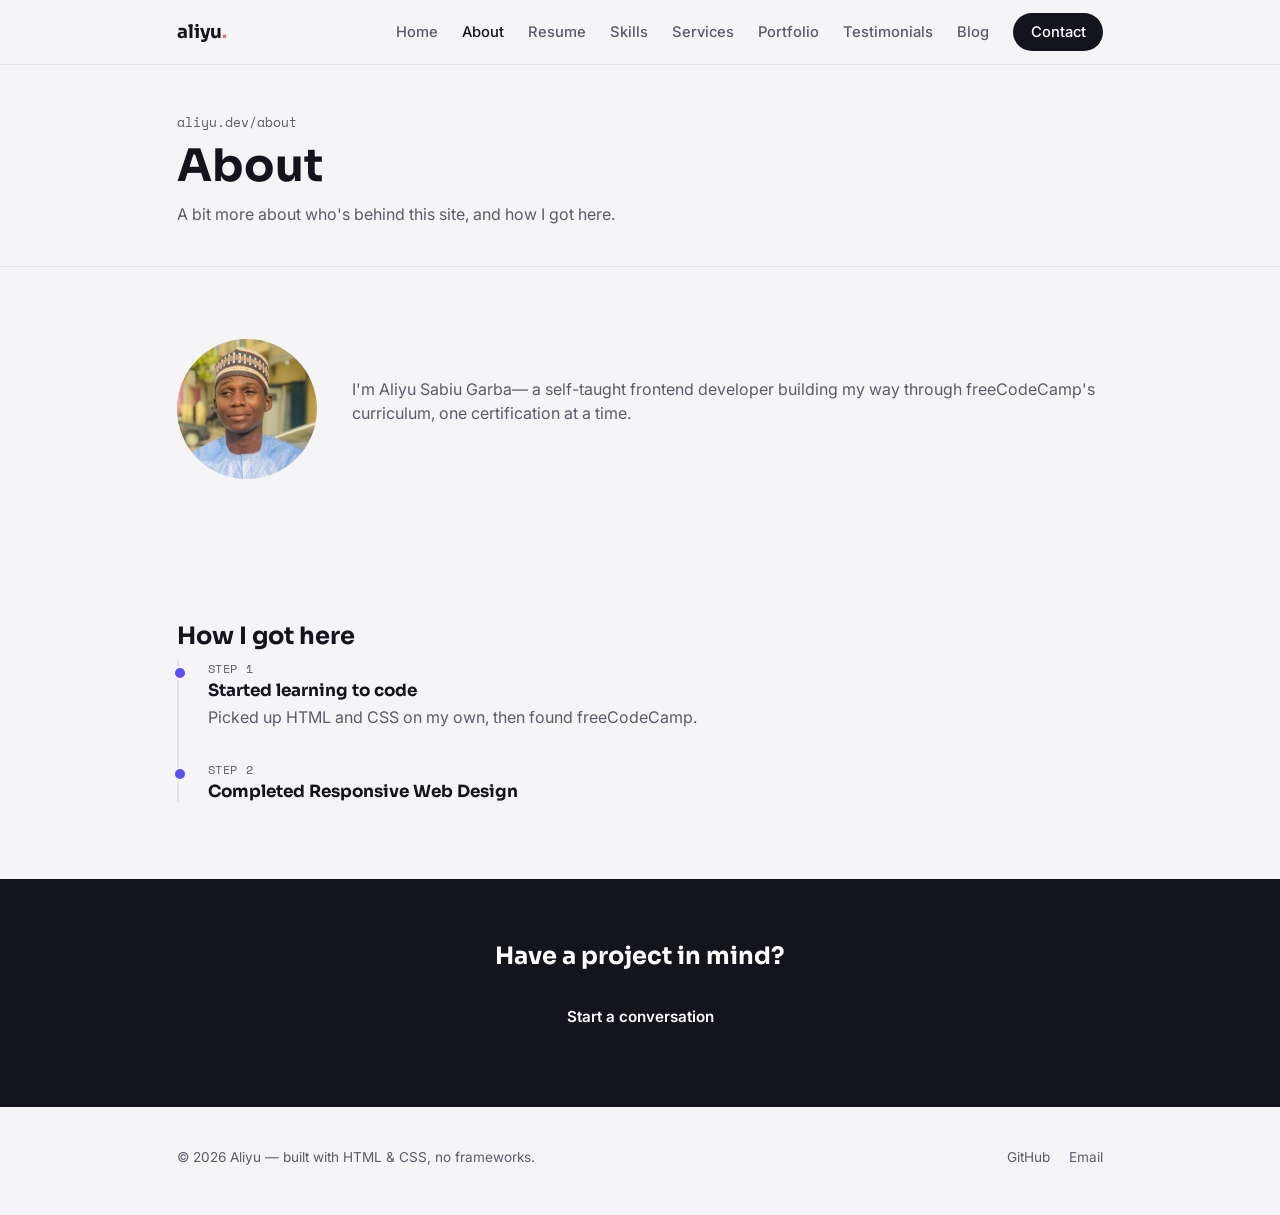
==== about.html @ fdb474f7 "Add files via upload" ====
<!DOCTYPE html>
<html lang="en">
<head>
<meta charset="UTF-8">
<meta name="viewport" content="width=device-width, initial-scale=1.0">
<title>About — Aliyu</title>
<link rel="preconnect" href="https://fonts.googleapis.com">
<link rel="preconnect" href="https://fonts.gstatic.com" crossorigin>
<link href="https://fonts.googleapis.com/css2?family=Sora:wght@600;700;800&family=Inter:wght@400;500;600;700&family=Space+Mono:wght@400;700&display=swap" rel="stylesheet">
<link rel="stylesheet" href="style.css">
</head>
<body>

<header class="site-header">
  <div class="container nav-wrap">
    <a href="index.html" class="logo">aliyu<span class="accent-dot">.</span></a>

    <input type="checkbox" id="nav-toggle" class="nav-toggle">
    <label for="nav-toggle" class="hamburger" aria-label="Toggle navigation">
      <span></span><span></span><span></span>
    </label>

    <nav class="nav-links">
      <a href="index.html">Home</a>
      <a href="about.html" class="current">About</a>
      <a href="resume.html">Resume</a>
      <a href="skills.html">Skills</a>
      <a href="services.html">Services</a>
      <a href="portfolio.html">Portfolio</a>
      <a href="testimonials.html">Testimonials</a>
      <a href="blog.html">Blog</a>
      <a href="contact.html" class="nav-cta">Contact</a>
    </nav>
  </div>
</header>

<main>

  <section class="page-intro">
    <div class="container">
      <p class="crumb">aliyu.dev/about</p>
      <h1>About</h1>
      <p class="lede">A bit more about who's behind this site, and how I got here.</p>
    </div>
  </section>

  <section class="section about-block">
    <div class="container about-block-inner">
      <div class="avatar-badge avatar-lg"><img src="profile.jpg" alt="Aliyu Sabiu Garba"></div>
      <div>
        <p>I'm Aliyu Sabiu Garba— a self-taught frontend developer building my way through freeCodeCamp's curriculum, one certification at a time.</p>                
      </div>
    </div>
  </section>
 
  <section class="section timeline-section">
    <div class="container">
      <h2>How I got here</h2>
      <ol class="timeline">
        <li>
          <p class="t-label">Step 1</p>
          <h3>Started learning to code</h3>
          <p>Picked up HTML and CSS on my own, then found freeCodeCamp.</p>
        </li>
        <li>
          <p class="t-label">Step 2</p>
          <h3>Completed Responsive Web Design</h3>          
        </li>        
      </ol>
    </div>
  </section>

  <section class="cta-band">
    <div class="container">
      <h2>Have a project in mind?</h2>
      <a href="contact.html" class="btn btn-primary">Start a conversation</a>
    </div>
  </section>

</main>

<footer class="site-footer">
  <div class="container footer-inner">
    <p>&copy; 2026 Aliyu — built with HTML &amp; CSS, no frameworks.</p>
    <div class="social-links">
      <a href="https://github.com/aliyusabiugarba-bit" target="_blank" rel="noopener noreferrer">GitHub</a>
      <a href="mailto:you@example.com">Email</a>
    </div>
  </div>
</footer>

</body>
</html>
---- style.css ----
/* ===========================================================
   ALIYU.DEV — shared stylesheet for all pages
   =========================================================== */

/* ---------- tokens ---------- */

:root {
  --canvas: #f5f5f8;
  --surface: #ffffff;
  --surface-soft: #f0f0f4;
  --ink: #14141c;
  --ink-soft: #5b5b6b;
  --line: #e4e4ec;
  --violet: #5b4ff5;
  --coral: #ff6b5b;

  --font-display: "Sora", -apple-system, sans-serif;
  --font-body: "Inter", -apple-system, sans-serif;
  --font-mono: "Space Mono", "Courier New", monospace;

  --container: 1080px;
  --radius: 14px;
}

/* ---------- reset ---------- */

* { box-sizing: border-box; }

body {
  margin: 0;
  background: var(--canvas);
  color: var(--ink);
  font-family: var(--font-body);
  line-height: 1.5;
}

h1, h2, h3 {
  font-family: var(--font-display);
  margin: 0 0 0.6rem;
  line-height: 1.15;
}

p { margin: 0 0 1rem; color: var(--ink-soft); }

a { color: var(--violet); text-decoration: none; }

img { max-width: 100%; display: block; }

.container {
  max-width: var(--container);
  margin: 0 auto;
  padding: 0 6vw;
}

.section { padding: 4.5rem 0; }

/* ---------- buttons & links ---------- */

.btn {
  display: inline-block;
  padding: 0.85rem 1.6rem;
  border-radius: 999px;
  font-weight: 600;
  font-size: 0.95rem;
  text-decoration: none;
}

.btn-primary {
  background: var(--ink);
  color: var(--surface);
}

.btn-primary:hover { background: var(--violet); }

.btn-ghost {
  background: transparent;
  color: var(--ink);
  border: 1px solid var(--line);
}

.btn-ghost:hover { border-color: var(--ink); }

.link-arrow {
  font-weight: 600;
  color: var(--ink);
  white-space: nowrap;
}

.link-arrow:hover { color: var(--violet); }

a:focus-visible, .btn:focus-visible, .nav-links a:focus-visible {
  outline: 2px dashed var(--violet);
  outline-offset: 3px;
}

/* ---------- navbar ---------- */

.site-header {
  position: sticky;
  top: 0;
  background: rgba(245, 245, 248, 0.9);
  backdrop-filter: blur(8px);
  border-bottom: 1px solid var(--line);
  z-index: 50;
}

.nav-wrap {
  display: flex;
  align-items: center;
  justify-content: space-between;
  height: 64px;
  position: relative;
}

.logo {
  font-family: var(--font-display);
  font-weight: 700;
  font-size: 1.15rem;
  color: var(--ink);
}

.accent-dot { color: var(--coral); }

.nav-toggle { position: absolute; opacity: 0; pointer-events: none; }

.hamburger {
  display: none;
  flex-direction: column;
  gap: 5px;
  cursor: pointer;
  padding: 6px;
}

.hamburger span {
  display: block;
  width: 22px;
  height: 2px;
  background: var(--ink);
  transition: transform 0.25s ease, opacity 0.25s ease;
}

.nav-links {
  display: flex;
  align-items: center;
  gap: 1.5rem;
}

.nav-links a {
  color: var(--ink-soft);
  font-size: 0.92rem;
  font-weight: 500;
}

.nav-links a:hover, .nav-links a.current {
  color: var(--ink);
}

.nav-links a.nav-cta {
  color: var(--surface);
  background: var(--ink);
  padding: 0.5rem 1.1rem;
  border-radius: 999px;
}

.nav-links a.nav-cta:hover { background: var(--violet); }

/* ---------- hero (browser-frame signature) ---------- */

.hero { padding: 3.5rem 0 4rem; }

.browser-frame {
  max-width: 720px;
  margin: 0 auto;
  background: var(--surface);
  border: 1px solid var(--line);
  border-radius: var(--radius);
  overflow: hidden;
  box-shadow: 0 30px 60px -30px rgba(20, 20, 28, 0.2);
}

.browser-bar {
  display: flex;
  align-items: center;
  gap: 0.45rem;
  padding: 0.7rem 1rem;
  background: var(--surface-soft);
  border-bottom: 1px solid var(--line);
}

.browser-dot { width: 10px; height: 10px; border-radius: 50%; }
.browser-dot.red { background: #ff5f57; }
.browser-dot.yellow { background: #febc2e; }
.browser-dot.green { background: #28c840; }

.browser-url {
  margin-left: 0.5rem;
  flex: 1;
  font-family: var(--font-mono);
  font-size: 0.78rem;
  color: var(--ink-soft);
  background: var(--surface);
  border: 1px solid var(--line);
  border-radius: 999px;
  padding: 0.25rem 0.9rem;
}

.browser-body {
  padding: 3rem 2.2rem;
  text-align: center;
}

.eyebrow {
  font-family: var(--font-mono);
  font-size: 0.85rem;
  color: var(--violet);
  margin: 0 0 0.3rem;
}

.browser-body h1 {
  font-size: clamp(2.4rem, 8vw, 3.2rem);
}

.hero-role {
  font-size: 1.05rem;
  color: var(--ink);
  font-weight: 500;
  margin-bottom: 0.5rem;
}

.hero-bio {
  max-width: 42ch;
  margin: 0 auto 1.8rem;
}

.hero-actions {
  display: flex;
  gap: 0.8rem;
  justify-content: center;
  flex-wrap: wrap;
}

/* ---------- marquee ---------- */

.marquee {
  overflow: hidden;
  border-top: 1px solid var(--line);
  border-bottom: 1px solid var(--line);
  background: var(--surface);
}

.marquee-track {
  display: flex;
  width: max-content;
  gap: 2.5rem;
  padding: 0.9rem 0;
  animation: scroll-left 20s linear infinite;
}

.marquee-track span {
  font-family: var(--font-mono);
  font-size: 0.85rem;
  color: var(--ink-soft);
  white-space: nowrap;
}

@keyframes scroll-left {
  from { transform: translateX(0); }
  to { transform: translateX(-50%); }
}

/* ---------- about teaser ---------- */

.about-teaser-inner {
  display: flex;
  align-items: center;
  gap: 2rem;
}

.avatar-badge {
  flex: 0 0 96px;
  width: 96px;
  height: 96px;
  border-radius: 50%;
  background: var(--violet);
  color: var(--surface);
  font-family: var(--font-display);
  font-weight: 700;
  font-size: 1.6rem;
  display: flex;
  align-items: center;
  justify-content: center;
  overflow: hidden;
}

.avatar-badge img {
  width: 100%;
  height: 100%;
  object-fit: cover;
}

/* ---------- projects teaser ---------- */

.section-head {
  display: flex;
  align-items: baseline;
  justify-content: space-between;
  margin-bottom: 2rem;
  gap: 1rem;
}

.project-grid {
  display: flex;
  flex-wrap: wrap;
  gap: 1.5rem;
}

.card {
  background: var(--surface);
  border: 1px solid var(--line);
  border-radius: var(--radius);
  padding: 1.6rem;
}

.project-card {
  flex: 1 1 260px;
}

.project-card .tag {
  font-family: var(--font-mono);
  font-size: 0.72rem;
  text-transform: uppercase;
  letter-spacing: 0.05em;
  color: var(--coral);
  margin-bottom: 0.6rem;
}

.project-card h3 { margin-bottom: 0.5rem; }

.project-card a {
  font-weight: 600;
  color: var(--ink);
}

.project-card a:hover { color: var(--violet); }

/* ---------- cta band ---------- */

.cta-band {
  background: var(--ink);
  color: var(--surface);
  text-align: center;
  padding: 4rem 0;
}

.cta-band h2 { color: var(--surface); margin-bottom: 1.4rem; }

/* ---------- footer ---------- */

.site-footer { padding: 2.5rem 0 3rem; }

.footer-inner {
  display: flex;
  align-items: center;
  justify-content: space-between;
  flex-wrap: wrap;
  gap: 1rem;
}

.site-footer p { margin: 0; font-size: 0.85rem; }

.social-links { display: flex; gap: 1.2rem; }

.social-links a { color: var(--ink-soft); font-size: 0.85rem; }
.social-links a:hover { color: var(--ink); }

/* ---------- inner-page intro (quiet nod to the browser-url motif) ---------- */

.page-intro {
  padding: 3rem 0 2.5rem;
  border-bottom: 1px solid var(--line);
}

.crumb {
  font-family: var(--font-mono);
  font-size: 0.82rem;
  color: var(--ink-soft);
  margin: 0 0 0.5rem;
}

.page-intro h1 { font-size: clamp(2rem, 6vw, 2.8rem); }

.lede {
  max-width: 60ch;
  margin: 0;
}

.page-intro-cta { margin-top: 1.4rem; }

.tag-row {
  display: flex;
  flex-wrap: wrap;
  gap: 0.7rem;
  margin-bottom: 1.2rem;
}

.tag-pill {
  font-family: var(--font-mono);
  font-size: 0.82rem;
  color: var(--ink);
  background: var(--surface);
  border: 1px solid var(--line);
  border-radius: 999px;
  padding: 0.4rem 0.95rem;
}

/* ---------- about page ---------- */

.about-block-inner {
  display: flex;
  align-items: center;
  gap: 2.2rem;
}

.avatar-lg {
  flex: 0 0 140px;
  width: 140px;
  height: 140px;
  font-size: 2.2rem;
}

/* ---------- timeline ---------- */

.timeline {
  list-style: none;
  margin: 0;
  padding: 0;
  border-left: 2px solid var(--line);
  max-width: 640px;
}

.timeline li {
  position: relative;
  padding: 0 0 2rem 1.8rem;
}

.timeline li:last-child { padding-bottom: 0; }

.timeline li::before {
  content: "";
  position: absolute;
  left: -6px;
  top: 6px;
  width: 10px;
  height: 10px;
  border-radius: 50%;
  background: var(--violet);
  border: 2px solid var(--canvas);
}

.t-label {
  font-family: var(--font-mono);
  font-size: 0.75rem;
  text-transform: uppercase;
  letter-spacing: 0.05em;
  color: var(--ink-soft);
  margin: 0 0 0.2rem;
}

.timeline li h3 { font-size: 1.05rem; margin: 0 0 0.3rem; }
.timeline li p:last-child { margin: 0; }

/* ---------- ghost card (portfolio "more coming soon") ---------- */

.ghost-card {
  flex: 1 1 260px;
  background: transparent;
  border: 1px dashed var(--line);
  border-radius: var(--radius);
  padding: 1.6rem;
  display: flex;
  flex-direction: column;
  justify-content: center;
  text-align: center;
  color: var(--ink-soft);
}

.ghost-card h3 { color: var(--ink-soft); }
.ghost-card p { margin: 0; }

/* ---------- testimonials ---------- */

.testimonial-card {
  flex: 1 1 280px;
  margin: 0;
}

.testimonial-card p {
  font-size: 1.05rem;
  color: var(--ink);
  font-style: italic;
}

.testimonial-card footer {
  margin-top: 0.8rem;
  font-family: var(--font-mono);
  font-size: 0.82rem;
  color: var(--ink-soft);
}

.testimonial-card cite { font-style: normal; }

/* ---------- draft tag ---------- */

.draft-tag { color: var(--violet); }

/* ---------- plain lists & inline code ---------- */

.section ul {
  padding-left: 1.2rem;
  margin: 0 0 1rem;
}

.section ul li {
  color: var(--ink-soft);
  margin-bottom: 0.6rem;
  line-height: 1.6;
}

code {
  font-family: var(--font-mono);
  font-size: 0.9em;
  background: var(--surface-soft);
  border-radius: 3px;
  padding: 0.1rem 0.35rem;
}

.btn-row {
  display: flex;
  gap: 0.8rem;
  flex-wrap: wrap;
  padding-bottom: 4.5rem;
}

/* ---------- contact page ---------- */

.contact-grid {
  display: flex;
  gap: 3rem;
  flex-wrap: wrap;
}

.contact-form {
  flex: 1 1 320px;
  display: flex;
  flex-direction: column;
  gap: 1.2rem;
}

.form-field {
  display: flex;
  flex-direction: column;
  gap: 0.4rem;
}

.form-field label {
  font-family: var(--font-mono);
  font-size: 0.8rem;
  color: var(--ink-soft);
}

.form-field input,
.form-field textarea {
  font-family: var(--font-body);
  font-size: 1rem;
  padding: 0.75rem 0.9rem;
  border: 1px solid var(--line);
  border-radius: 8px;
  background: var(--surface);
  color: var(--ink);
}

.form-field input::placeholder,
.form-field textarea::placeholder { color: var(--ink-soft); }

.contact-form button { align-self: flex-start; border: none; cursor: pointer; }

.contact-details {
  flex: 1 1 240px;
}

.contact-details .social-links { margin-top: 1rem; }

/* ---------- responsiveness ---------- */

@media (max-width: 880px) {
  .hamburger { display: flex; }

  .nav-links {
    position: absolute;
    top: 100%;
    left: 0;
    right: 0;
    flex-direction: column;
    align-items: flex-start;
    background: var(--surface);
    border-bottom: 1px solid var(--line);
    padding: 0 6vw;
    max-height: 0;
    overflow: hidden;
    transition: max-height 0.3s ease;
  }

  .nav-toggle:checked ~ .nav-links {
    max-height: calc(100vh - var(--nav-h));
    overflow-y: auto;
  }

  .nav-links a { padding: 0.8rem 0; width: 100%; }
  .nav-links a.nav-cta { width: auto; margin: 0.6rem 0 1rem; }

  .nav-toggle:checked ~ .hamburger span:nth-child(1) { transform: translateY(7px) rotate(45deg); }
  .nav-toggle:checked ~ .hamburger span:nth-child(2) { opacity: 0; }
  .nav-toggle:checked ~ .hamburger span:nth-child(3) { transform: translateY(-7px) rotate(-45deg); }

  .about-teaser-inner, .about-block-inner { flex-direction: column; text-align: center; }
  .section-head { flex-direction: column; align-items: flex-start; }
  .contact-grid { gap: 2.5rem; }
}

@media (prefers-reduced-motion: reduce) {
  .marquee-track { animation: none; }
  .hamburger span { transition: none; }
}
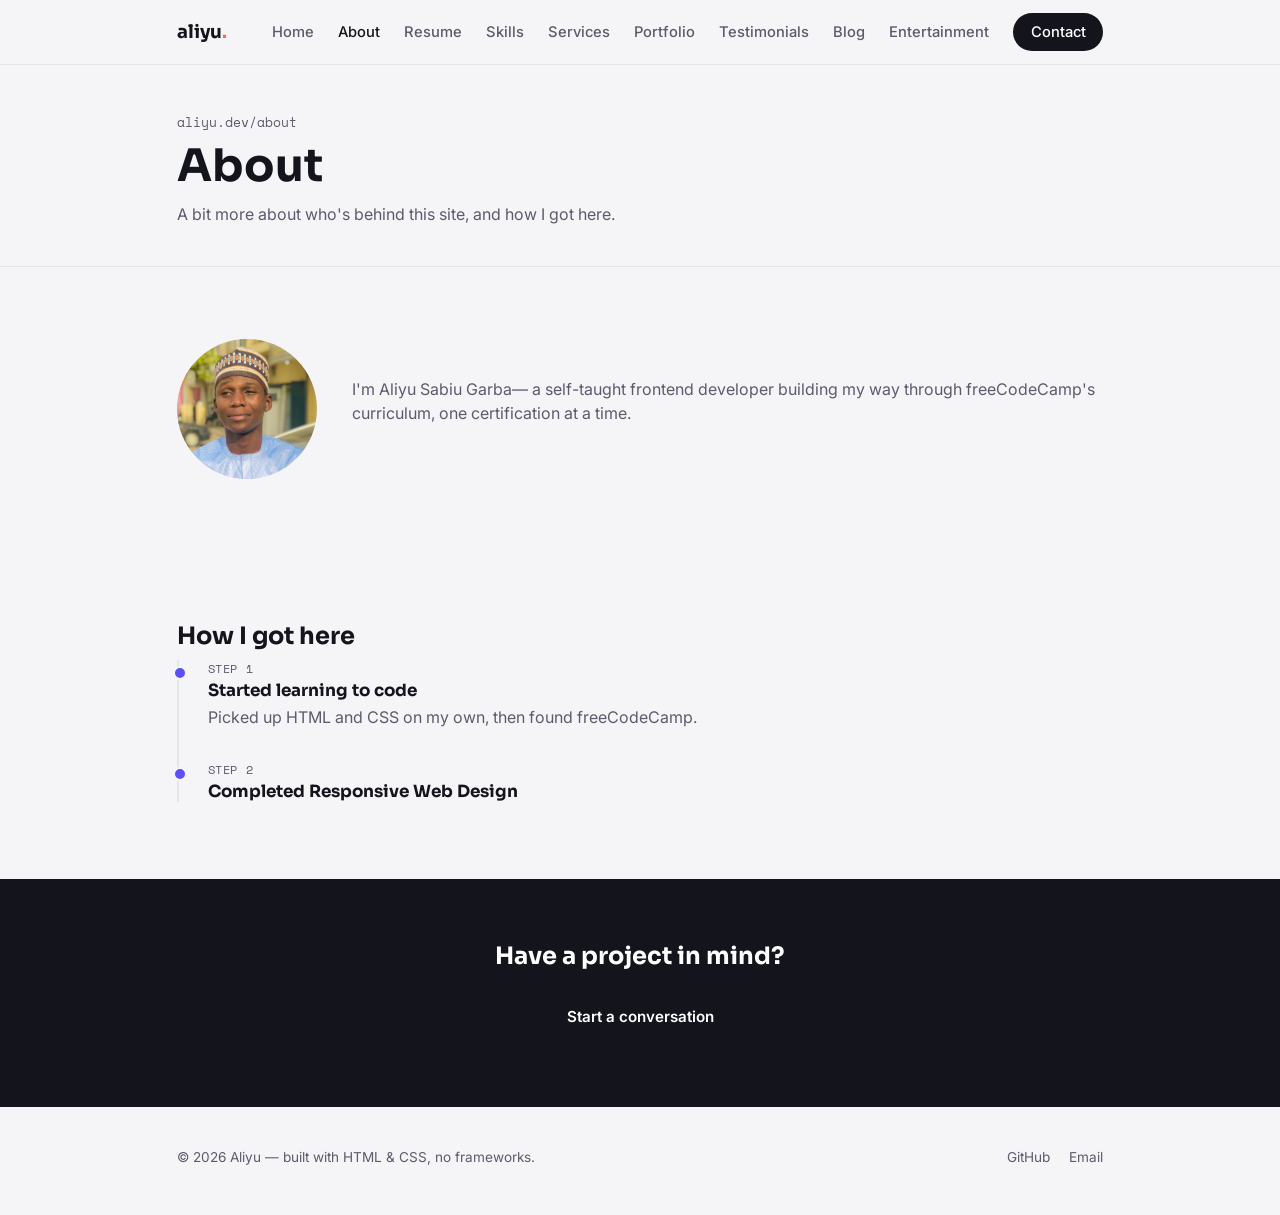
==== commit afd73a93: "Add Entertainment nav link to all pages" ====
--- a/about.html
+++ b/about.html
@@ -29,6 +29,7 @@
       <a href="portfolio.html">Portfolio</a>
       <a href="testimonials.html">Testimonials</a>
       <a href="blog.html">Blog</a>
+      <a href="entertainment.html">Entertainment</a>
       <a href="contact.html" class="nav-cta">Contact</a>
     </nav>
   </div>
@@ -84,7 +85,7 @@
     <p>&copy; 2026 Aliyu — built with HTML &amp; CSS, no frameworks.</p>
     <div class="social-links">
       <a href="https://github.com/aliyusabiugarba-bit" target="_blank" rel="noopener noreferrer">GitHub</a>
-      <a href="mailto:you@example.com">Email</a>
+      <a href="mailto: aliyusabiugarba@gmail.com">Email</a>
     </div>
   </div>
 </footer>
